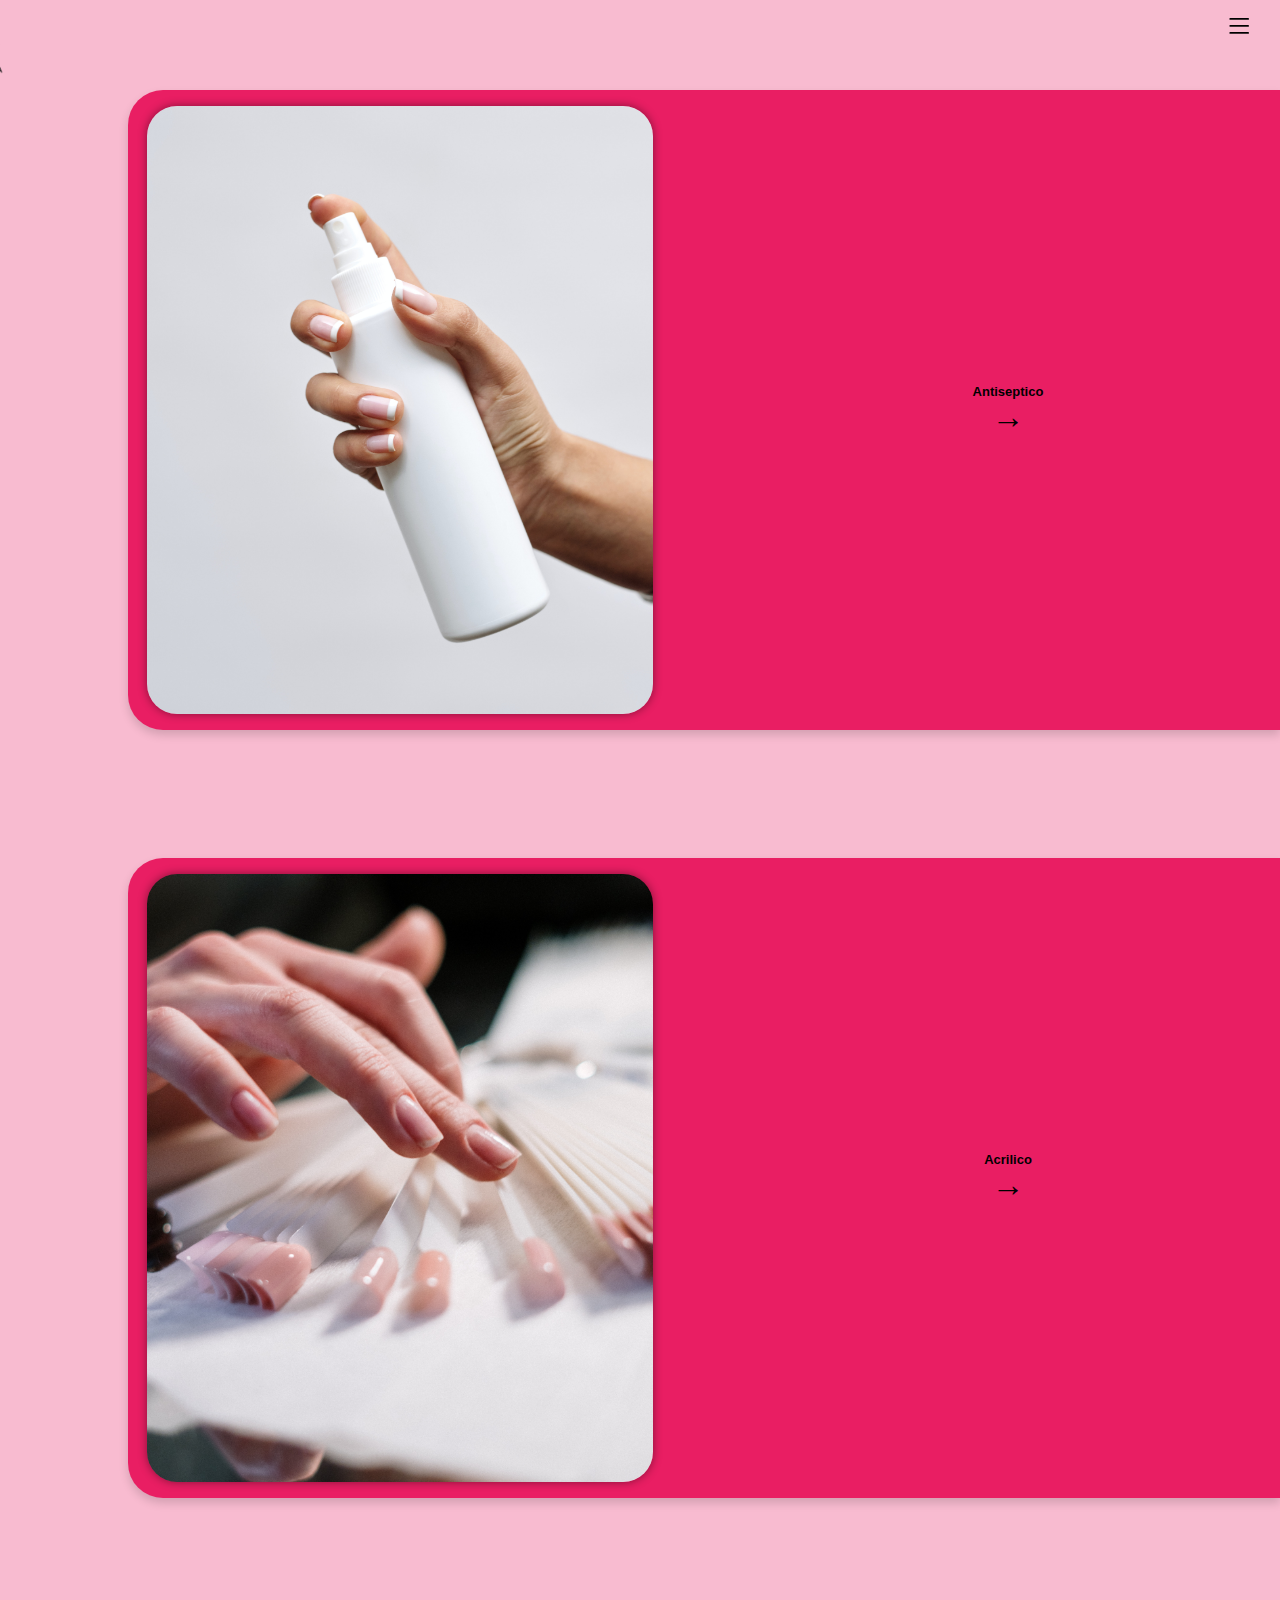
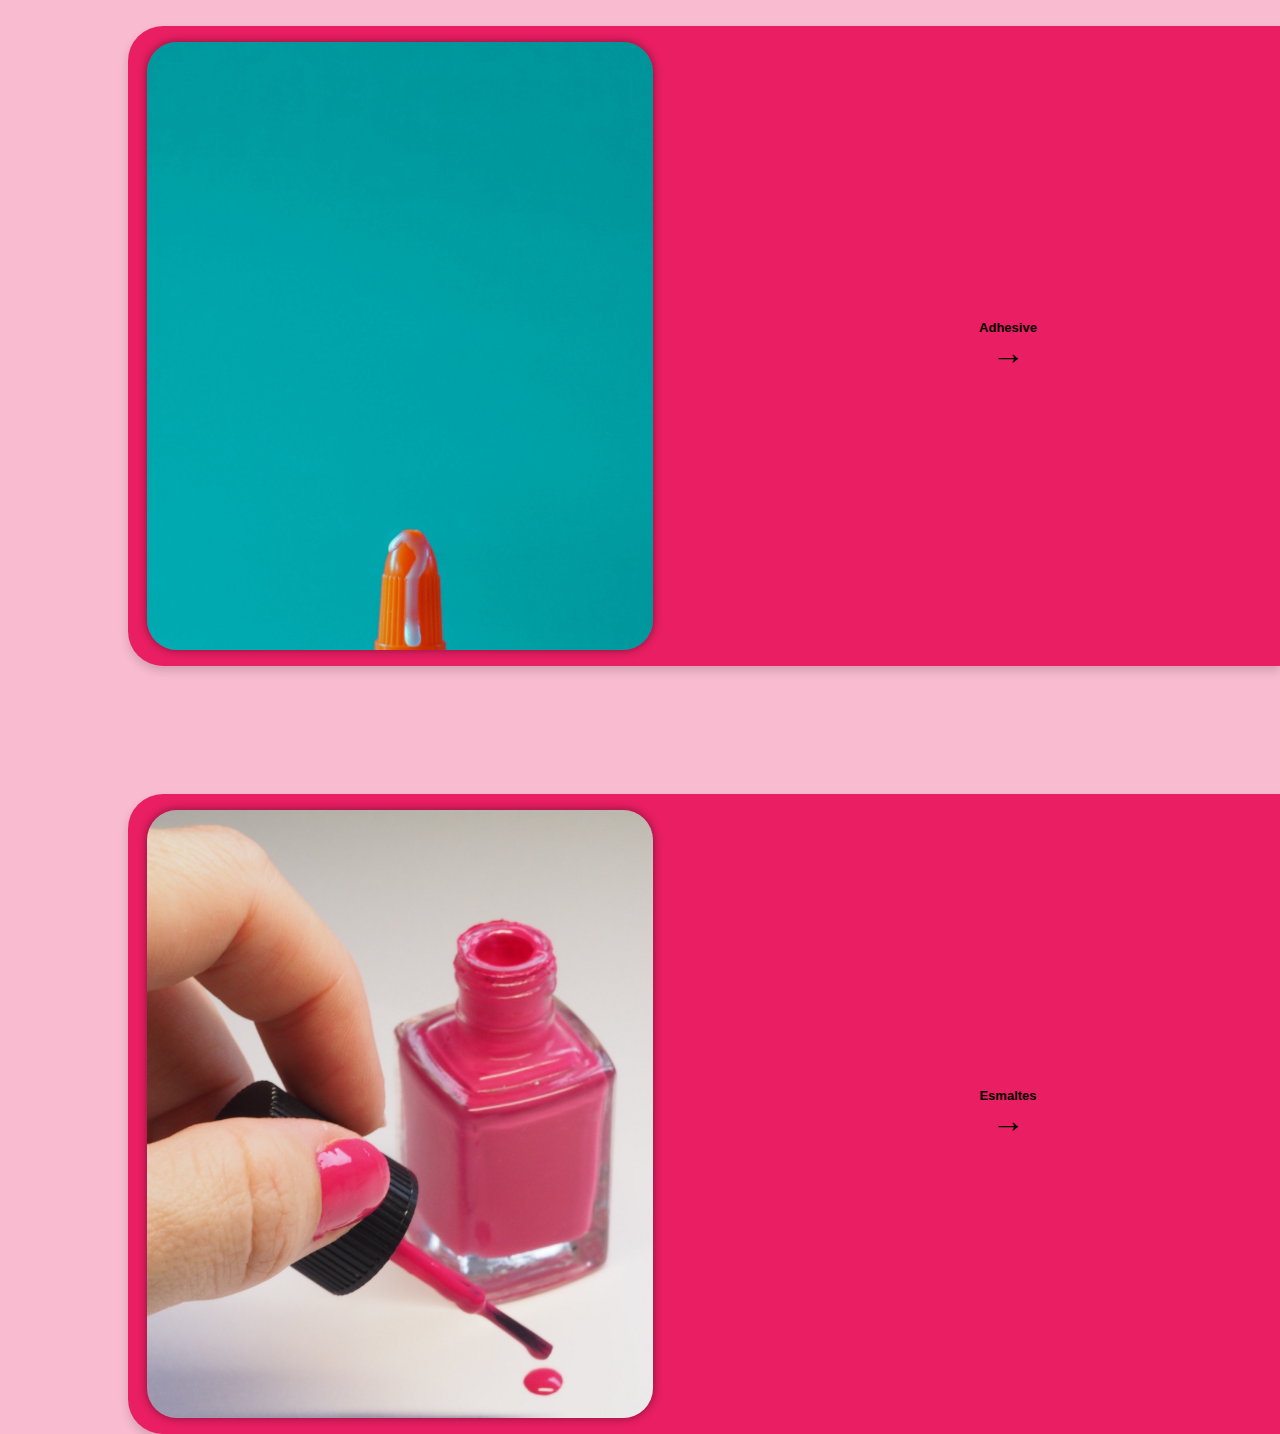
==== index.html @ 2f38123e "telefono 1.3.2" ====
<!DOCTYPE html>
<html lang="en">

<head>
    <meta charset="UTF-8">
    <meta http-equiv="X-UA-Compatible" content="IE=edge">
    <meta name="viewport" content="width=device-width, initial-scale=1.0">
    <title>Alondra</title>
    <link rel="stylesheet" href="./app/assets/index.css">
    <link rel="stylesheet" href="https://cdn.jsdelivr.net/npm/bootstrap-icons@1.3.0/font/bootstrap-icons.css">
</head>

<body>
    <header id="header">
        <a href="#/">
            <img src="./app/assets/completologo.png" alt="logo">
        </a>
        <i class="bi bi-list" id="menu"></i>
        <nav class="container">
            <i class="bi bi-x" id="close"></i>
            <ul class="container">
                <li>
                    <form class="search-form">
                        <input type="search" placeholder="Buscar..." name="search" autocomplete="off">
                    </form>
                </li>
                <li>
                    <a href="#/">Home</a>
                </li>
                <li>
                    <a href="#/contacto">Contacto</a>
                </li>
                <li>
                    <a href="#/preguntas">Soporte</a>
                </li>
            </ul>
        </nav>
    </header>
    <main id="root">
    </main>
    <script src="./index.js" type="module"></script>
</body>

</html>
---- app/assets/index.css ----
:root{
    --letter-color: #251B37;
    --dark-color: #e91e63;
    --light-color: #f8bbd0;
}
*{
    margin: 0;
    padding: 0;
    box-sizing: border-box;
    font-family: sans-serif;
    font-size: 13px;
    /* border: 1px solid black; */
}
body{
    overflow-x: hidden;
    /*AQUI CAMBIE EL COLOR ffecefce*/
    background-color: var(--light-color);
}
/* GENERALES */
.container, div.categories div{
    display: flex;
    flex-direction: column;
    justify-content: center;
    align-items: center;
}
/* Header */
#header{ 
    width: 100%;
    height: 10vh;
    z-index: 10;
    position: sticky;
    top: 0;
}
#header i{
    position: absolute;
    right: 2%;
    top: 10px;
    font-size: 2.2rem;
}
#header img{
    height: 9vh;
    position: absolute;
    left: -7%;
    z-index: 1;
}
#header nav{
    background-color: var(--dark-color);
    width: 100vw;
    height: 100vh;
    position: fixed;
    right: -120%;
    transition: translate .5s ;
}
#header nav input{
    padding: .5rem;
    padding-left: 1.5rem;
    background-color: #fdfdfd;
    border: none;
    border-radius: 20px;
}
nav ul{
    gap: 5vh;
    list-style: none;
}
nav ul a{
    text-decoration: none;
    font-size: 1.5rem;
    color: #000;
}
nav.visible{
    translate: -120% 0;
}
/* MAIN */
#root{
    display: grid;
    gap: 5%;
}
/* Categories*/
a.categories{
    text-decoration: none;
    color: #000;
}
div.categories{
    overflow: hidden;
    position: relative;
    left: 10%;
    width: 90%;
    /*AQUI CAMBIE EL COLOR FFCACA #ffe0e4*/
    background-color: var(--dark-color);
    height: 50vw;
    border-radius: 35px 0 0 35px;
    display: grid;
    grid-template-columns: 1fr 1fr;
    grid-template-rows: 50vw;
    column-gap: 5vw;
    place-items: center;
    box-shadow: 0 5px 10px rgba(0, 0, 0, 0.148);
}
div.categories div{
    height: 100%;
    width: 100%;
}
div.categories img{
    height: 95%;
    width: 93%;
    border-radius: 30px;
    object-fit: cover;
    box-shadow: 0 0 10px rgba(0, 0, 0, 0.441);
}
div.categories p{
    font-size: 2.5rem;
}
/* productos */
a.productos{
    text-decoration: none;
}
div.productos{
    background-color: var(--dark-color);
    width: 90%;
    height: 45vw;
    border-radius: 20px;
    margin: auto;
    display: grid;
    grid-template-columns: 50% 50%;
    grid-template-rows: 45vw;
    place-items: center;
    box-shadow: 0 0 10px rgba(0, 0, 0, 0.196);
}
div.productos img{
    width: 90%;
    height: 90%;
    object-fit: cover;
    border-radius: 20px;
}
div.productos div{
    justify-self: start;
    width: 96%;
    height: 90%;
    overflow: hidden;
    display: grid;
    grid-template-columns: 70% 30%;
    grid-template-rows: auto 90%;
    row-gap: 5%;
    color: #000;
}
div.productos .name{
    font-size: 1rem;
    place-self: start;
}
div.productos .precio{
    justify-self: end;
    align-self: start;
    font-size: 1rem;
}
div.productos .details{
    width: 100%;
    font-size: .8rem;
    grid-area: 2/1/3/3;
} 

/* Details */
section.details{
    position: relative;
    top: -10vh;
    gap: 10vh;
}
div.details img{
    width: 100vw;
    border-radius: 0 0 30px 30px;
    margin-bottom: 2vh;
    box-shadow: 0 0 20px rgba(0, 0, 0, 0.192);
}
div.details div{
    width: 90%;
    margin: auto;
    display: grid;
    grid-template-columns: 70% 30%;
    color: #251B37;
    row-gap: 10%;
}
div.details h2{
    font-size: 1.9rem;
}
div.details h3{
    justify-self: end;
    font-size: 1.5rem;
}
div.details p{
    font-size: 1rem;
    text-align: justify;
    hyphens: auto;
    width: 100%;
    grid-area: 2/1/3/3;
}
/*Carousel*/
div.carousel{
    display: grid;
    gap: 2vh;
}
div.carousel > h4{
    text-align: center;
}
/* CONTACTO */
#contacto{
    gap: 5vh;
}
#contacto h3{
    font-size: 1.3rem;
    text-align: center;
}
#contacto>div{
    width: 90vw;
    border: 1px solid black;
    border-radius: 10px;
    padding: 2rem 0 ;
}
#contacto h4{
    text-align: center;
    font-size: 1.5rem;
    padding: .5rem;
    background-color: rgb(248, 174, 78);
    color: #fff;
    margin-bottom: 1.5rem;
}
#contacto ul{
    gap: .7rem;
}
#contacto li{
    display: flex;
    width: 90%;
    gap: 5%;
    align-items: center;
}
#contacto li.container{
    flex-direction: row;
    justify-content: space-evenly;
    margin-top: 1rem;
}
li a .bi{
    font-size: 1.5rem;
    color: #000;
}
/* Preguntas frecuentes */
#soporte{
    display: grid;
    gap: 4vh;
    place-items: center;
}
#preguntasFrecuentes{
    place-self: center;
    font-size: 1.5rem;
}
details {
    position: relative;
    width: 90vw;
    place-self: center;
   color: #000;
}
details[open] {
    z-index: 1;
}
summary {
    padding: 0.5rem 1rem;
    cursor: pointer;
    background-color: var(--dark-color);
    list-style: none;
    /* box-shadow: 0 0 10px rgba(0, 0, 0, 0.121); */
    border-radius: 10px;
    font-size: 1rem;
    text-align: left;
    color: #000;
}
summary::before {
    content: '';
    display: inline-block;
    position: relative;
    bottom: 5px;
    right: -98%;
    width: 2vw;
    height: 2vw;
    border-bottom: 1px solid currentColor;
    border-left: 1px solid currentColor;
    transform: rotate(-45deg) translate(-25%, 0%);
    transform-origin: center center;
    transition: transform ease-in-out 100ms
}
details p{
    padding: 1rem;
}
@media (min-width: 319px) and (max-width: 359px) {
    *{
        font-size: 14px;
    }
}
@media (min-width: 360px) and (max-width: 500px) {
    *{
        font-size: 16px;
    }
}
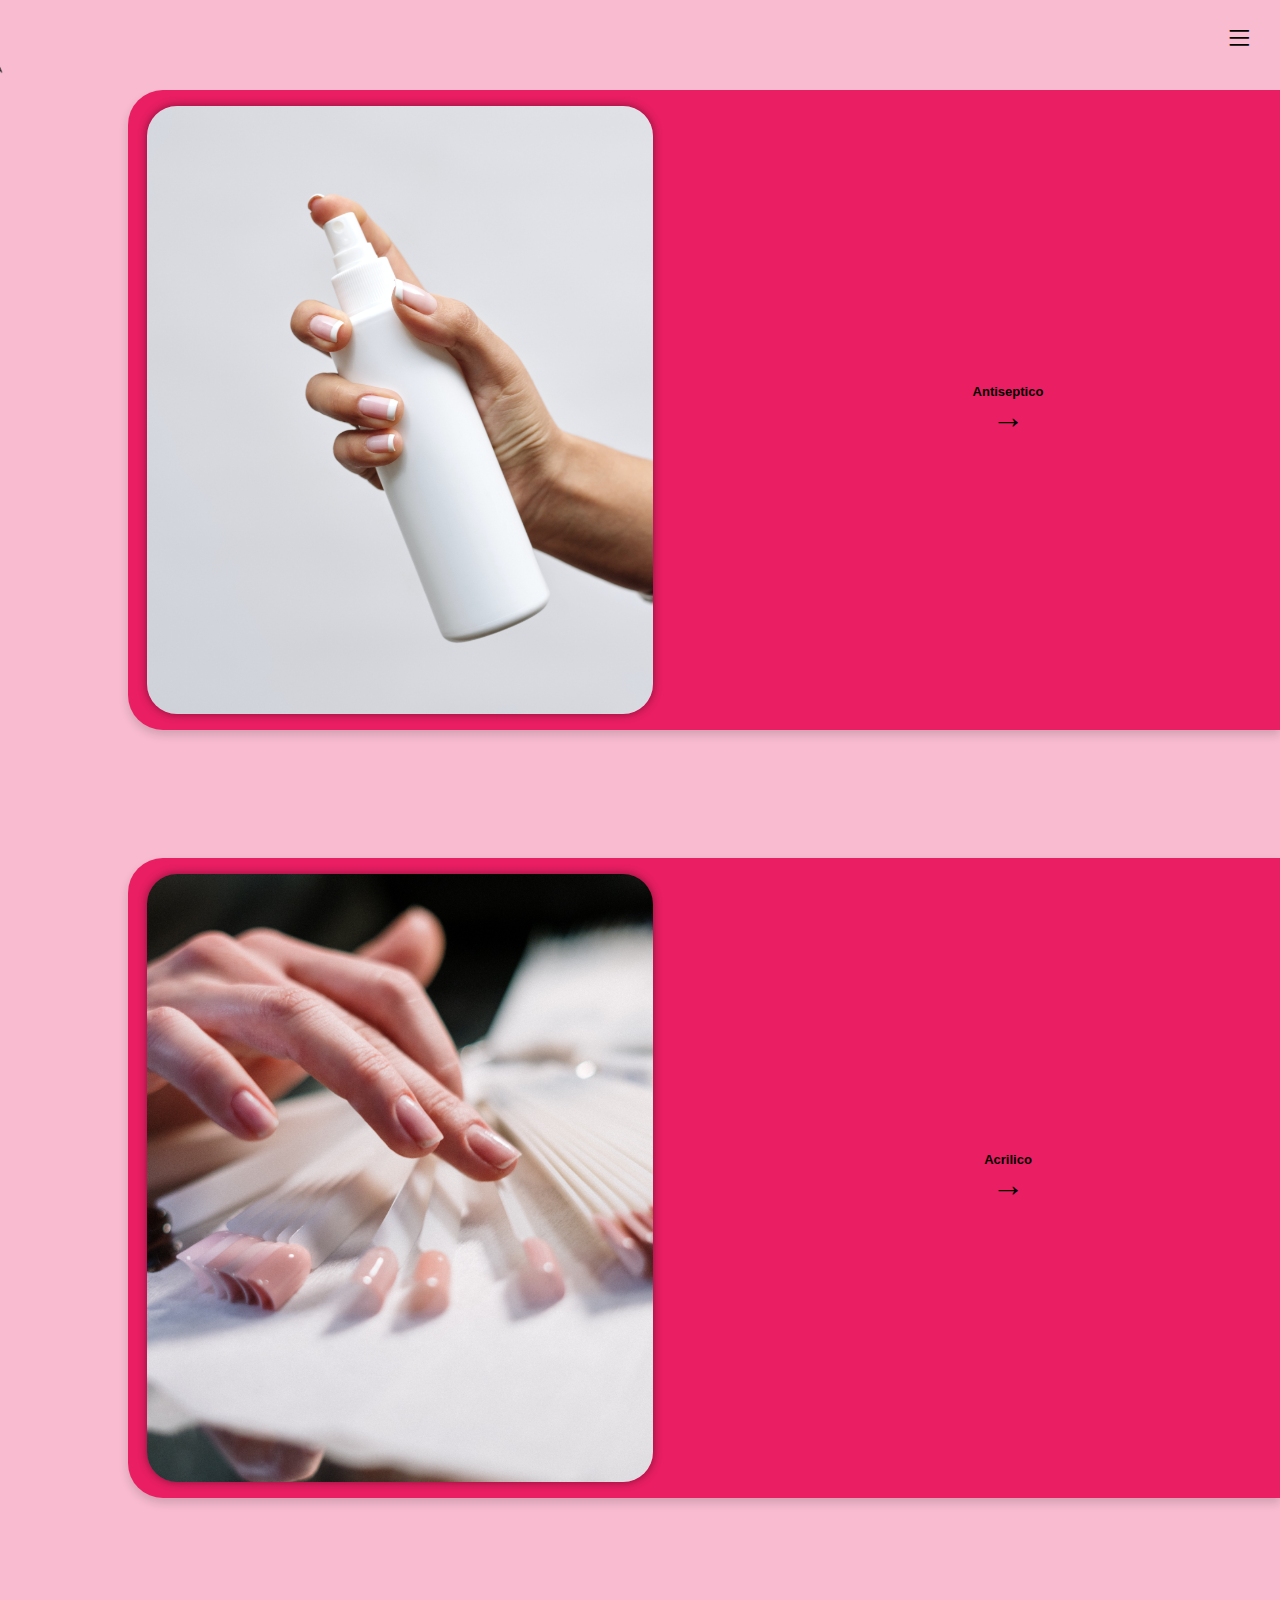
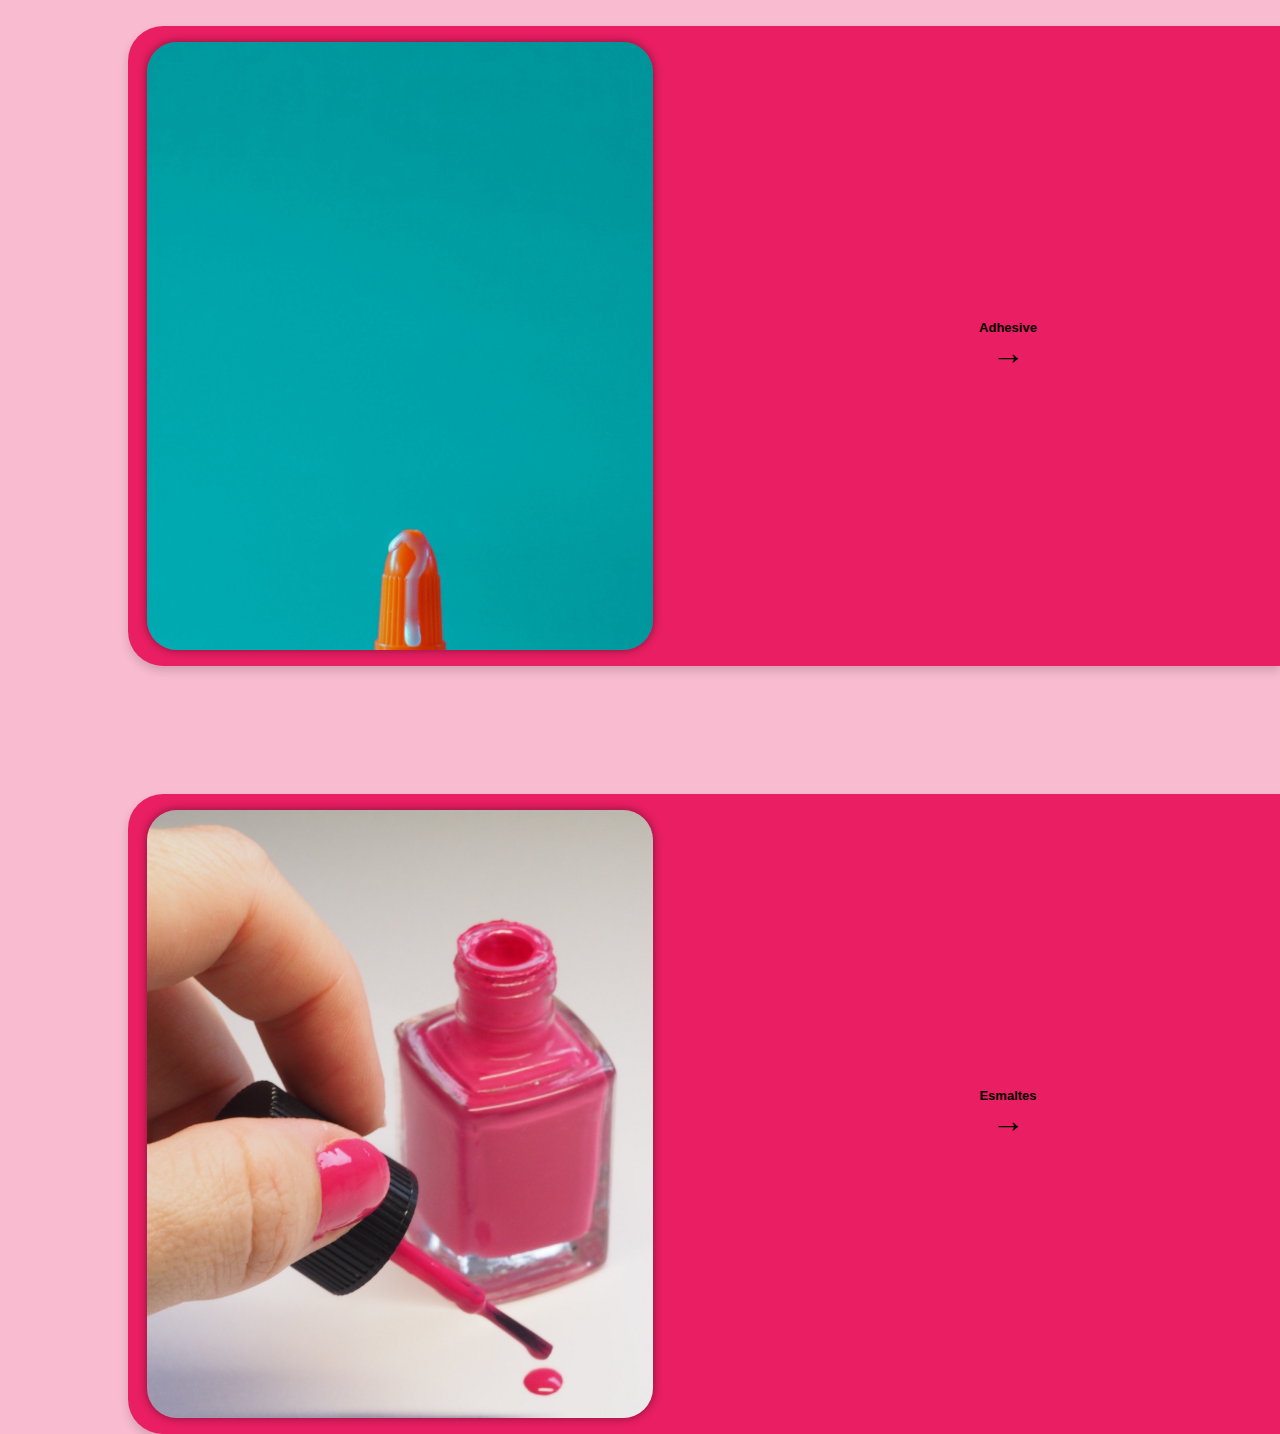
==== commit 71befe51: "telefono 1.3.4" ====
--- a/index.html
+++ b/index.html
@@ -18,12 +18,15 @@
         <i class="bi bi-list" id="menu"></i>
         <nav class="container">
             <i class="bi bi-x" id="close"></i>
+            <div class="container">
+                <a href="#/">
+                    <img src="./app/assets/completologo.png" alt="logo">
+                </a>
+                <form class="search-form">
+                    <input type="search" placeholder="Buscar..." name="search" autocomplete="off">
+                </form>
+            </div>
             <ul class="container">
-                <li>
-                    <form class="search-form">
-                        <input type="search" placeholder="Buscar..." name="search" autocomplete="off">
-                    </form>
-                </li>
                 <li>
                     <a href="#/">Home</a>
                 </li>
@@ -36,6 +39,7 @@
             </ul>
         </nav>
     </header>
+
     <main id="root">
     </main>
     <script src="./index.js" type="module"></script>
--- a/app/assets/index.css
+++ b/app/assets/index.css
@@ -34,14 +34,13 @@
 #header i{
     position: absolute;
     right: 2%;
-    top: 10px;
+    top: 2.5vh;
     font-size: 2.2rem;
 }
-#header img{
+#header > a > img{
     height: 9vh;
     position: absolute;
     left: -7%;
-    z-index: 1;
 }
 #header nav{
     background-color: var(--dark-color);
@@ -49,7 +48,12 @@
     height: 100vh;
     position: fixed;
     right: -120%;
+    justify-content: flex-start;
+    gap: 10vh;
     transition: translate .5s ;
+}
+#header > nav  img{
+    height: 20vh;
 }
 #header nav input{
     padding: .5rem;
@@ -59,12 +63,14 @@
     border-radius: 20px;
 }
 nav ul{
-    gap: 5vh;
+    gap: 8vh;
     list-style: none;
+    justify-content: space-evenly;
 }
 nav ul a{
     text-decoration: none;
-    font-size: 1.5rem;
+    font-size: 2rem;
+    font-weight: 500;
     color: #000;
 }
 nav.visible{
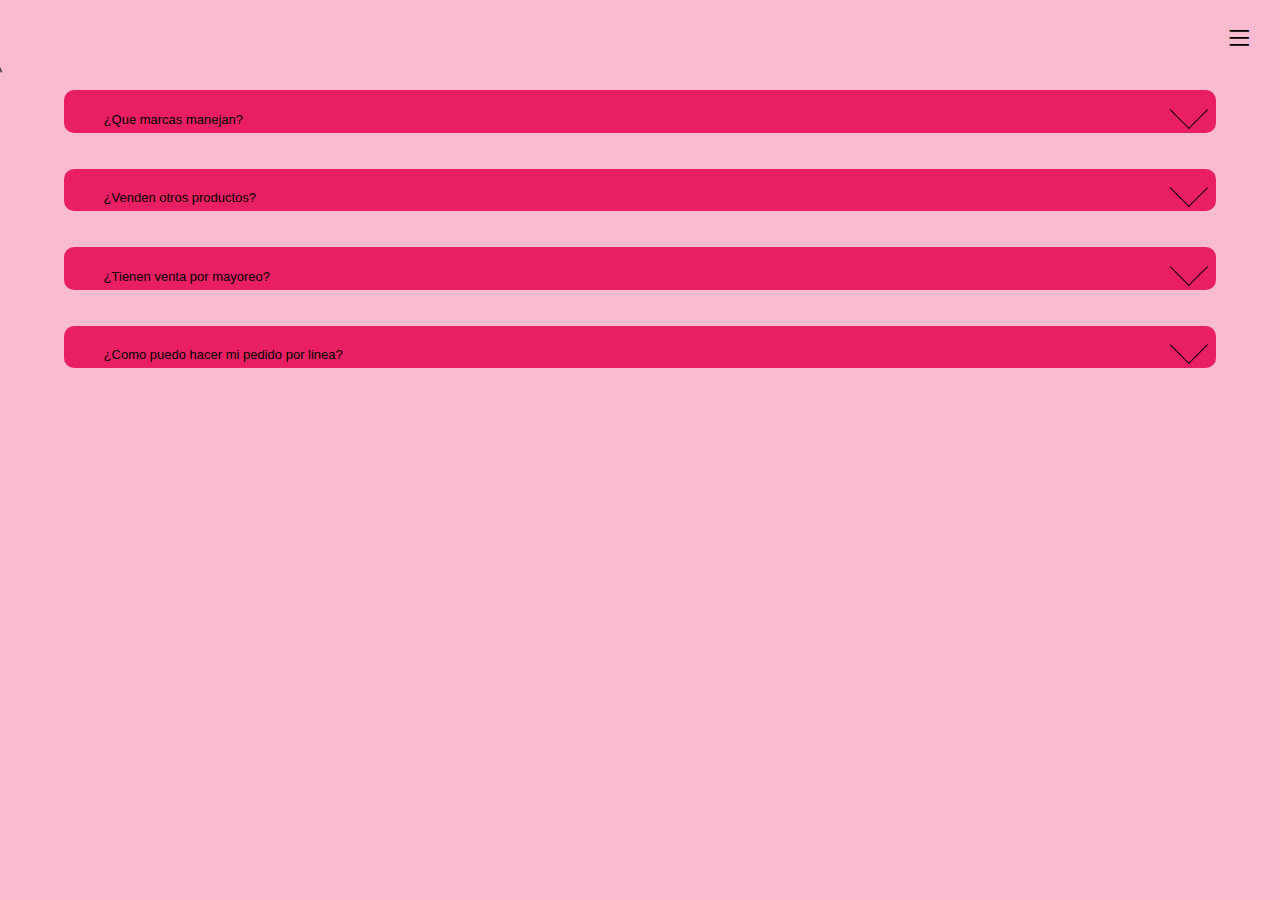
==== commit d0d2f908: "telefono version 1.4.2" ====
--- a/index.html
+++ b/index.html
@@ -1,6 +1,5 @@
 <!DOCTYPE html>
 <html lang="en">
-
 <head>
     <meta charset="UTF-8">
     <meta http-equiv="X-UA-Compatible" content="IE=edge">
@@ -9,17 +8,16 @@
     <link rel="stylesheet" href="./app/assets/index.css">
     <link rel="stylesheet" href="https://cdn.jsdelivr.net/npm/bootstrap-icons@1.3.0/font/bootstrap-icons.css">
 </head>
-
 <body>
     <header id="header">
-        <a href="#/">
+        <a href="#header">
             <img src="./app/assets/completologo.png" alt="logo">
         </a>
         <i class="bi bi-list" id="menu"></i>
         <nav class="container">
             <i class="bi bi-x" id="close"></i>
             <div class="container">
-                <a href="#/">
+                <a href="#header">
                     <img src="./app/assets/completologo.png" alt="logo">
                 </a>
                 <form class="search-form">
@@ -28,21 +26,33 @@
             </div>
             <ul class="container">
                 <li>
-                    <a href="#/">Home</a>
+                    <a href="#header">Home</a>
                 </li>
                 <li>
-                    <a href="#/contacto">Contacto</a>
+                    <a href="catalogo.html#/catalogo">Catalogo</a>
                 </li>
                 <li>
-                    <a href="#/preguntas">Soporte</a>
+                    <a href="catalogo.html#/contacto">Contacto</a>
                 </li>
             </ul>
         </nav>
     </header>
-
-    <main id="root">
-    </main>
+    <div id="soporte"> <details>
+        <summary>¿Que marcas manejan?</summary>
+        <p>Alondra Nails, Wapizima, Studio Nails, Fantasy Nails, MC, Organic, Gel Prof, Dusse, etc...</p>
+    </details>
+    <details>
+        <summary>¿Venden otros productos?</summary>
+        <p>En el segundo piso de Sucursal Aragon hay venta de material para extensiones de pestañas, barber, extenciones de cabello y pelucas</p>
+    </details>
+    <details>
+        <summary>¿Tienen venta por mayoreo?</summary>
+        <p>En ambas sucursales manejamos venta por mayoreo y menudeo, ademas de descuentos en marcas a partir de cierta cantidad</p>
+    </details>
+    <details>
+        <summary>¿Como puedo hacer mi pedido por linea?</summary>
+        <p>Solo tienes que enviar un mensaje al numero 5546177684 y se te comunicara con una asesora de ventas</p>
+    </details></div>
     <script src="./index.js" type="module"></script>
 </body>
-
 </html>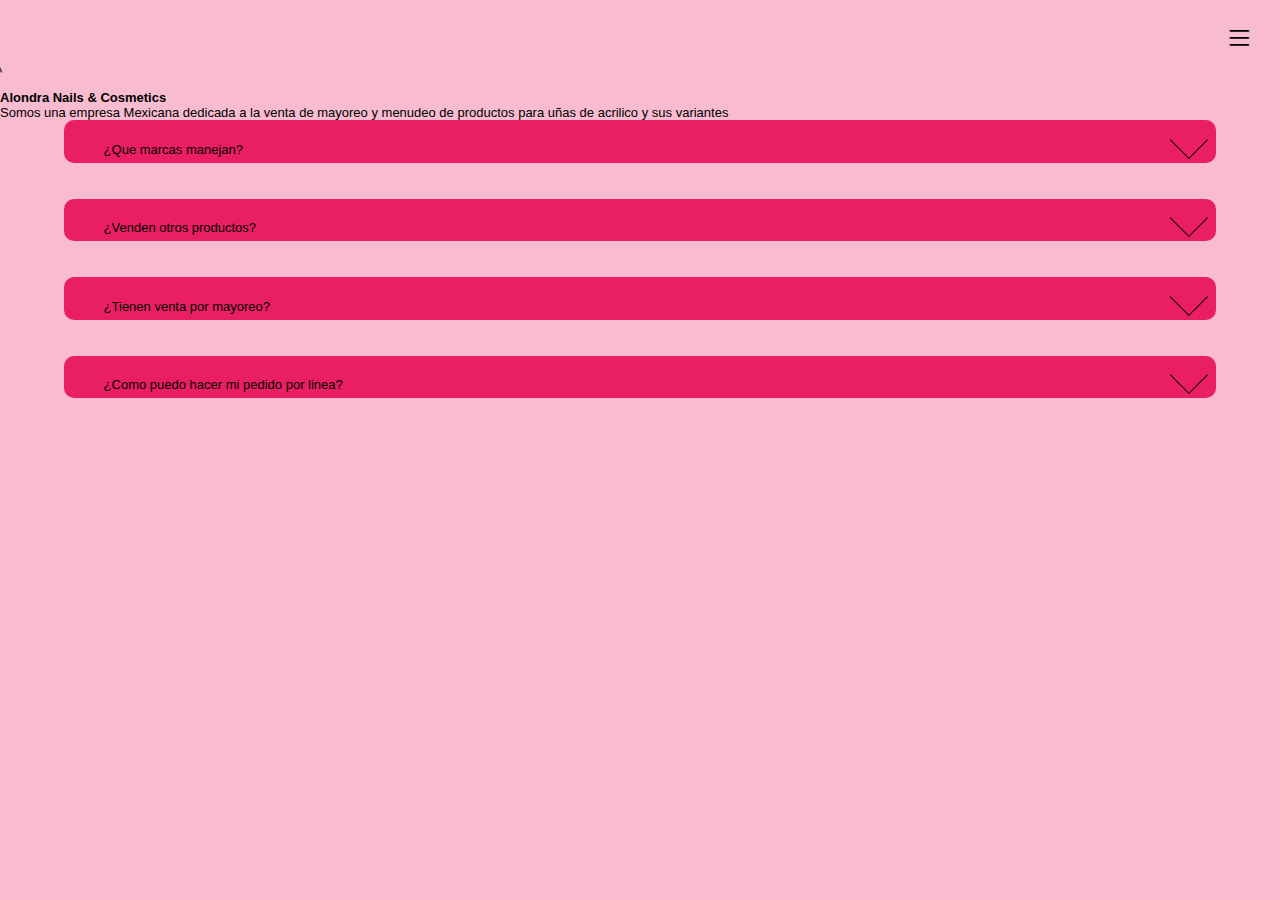
==== commit 04a0dbec: "telefono version 1.4.3" ====
--- a/index.html
+++ b/index.html
@@ -37,6 +37,11 @@
             </ul>
         </nav>
     </header>
+    <main>
+        <h1>Alondra Nails & Cosmetics</h1>
+        <p>Somos una empresa Mexicana dedicada a la venta de mayoreo y menudeo de productos para uñas de acrilico y sus variantes</p>
+        
+    </main>
     <div id="soporte"> <details>
         <summary>¿Que marcas manejan?</summary>
         <p>Alondra Nails, Wapizima, Studio Nails, Fantasy Nails, MC, Organic, Gel Prof, Dusse, etc...</p>
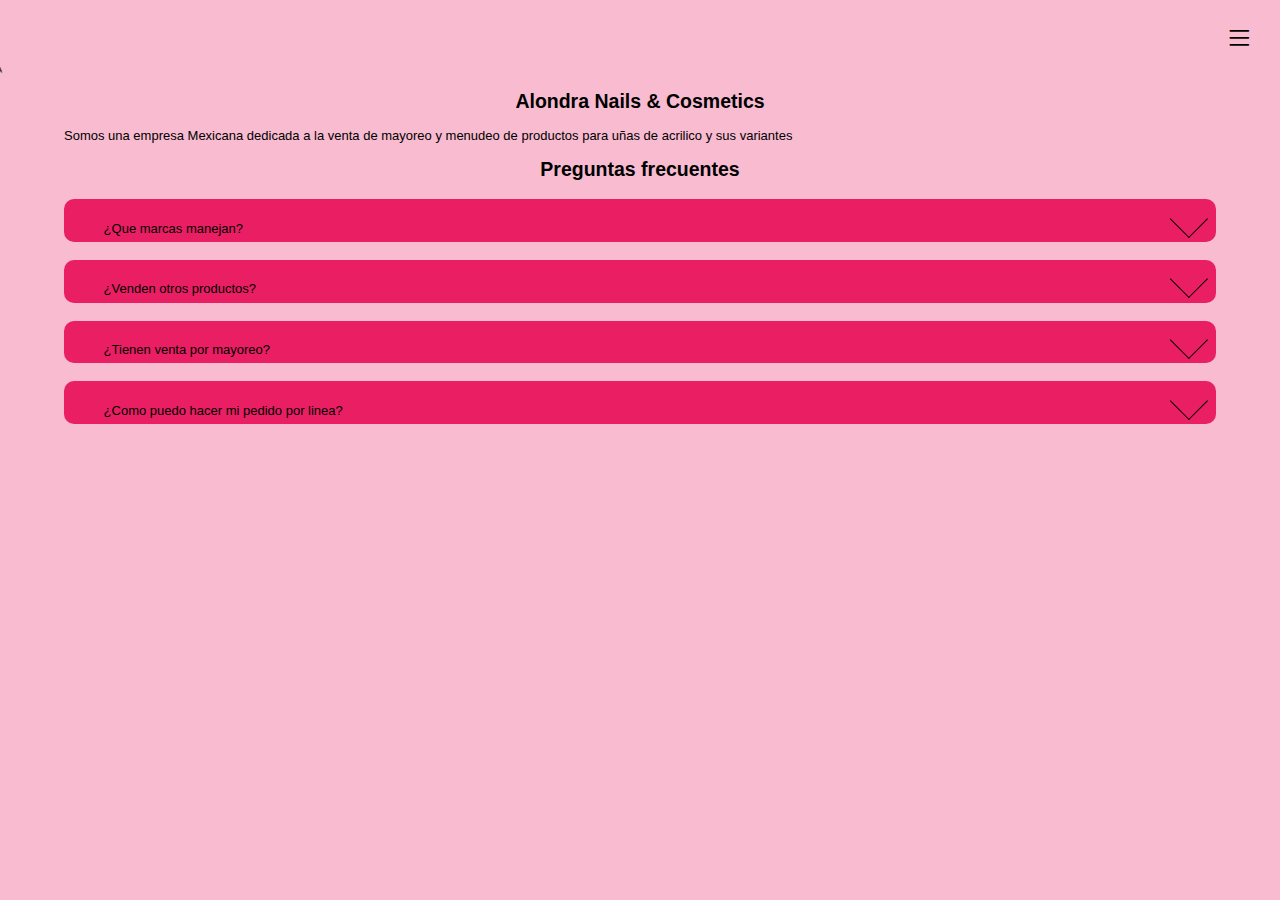
==== commit 06c806af: "telefono 1.4.5" ====
--- a/index.html
+++ b/index.html
@@ -26,38 +26,40 @@
             </div>
             <ul class="container">
                 <li>
-                    <a href="#header">Home</a>
+                    <a href="#header">HOME</a>
                 </li>
                 <li>
-                    <a href="catalogo.html#/catalogo">Catalogo</a>
+                    <a href="catalogo.html#/catalogo">CATALOGO</a>
                 </li>
                 <li>
-                    <a href="catalogo.html#/contacto">Contacto</a>
+                    <a href="catalogo.html#/contacto">CONTACTO</a>
                 </li>
             </ul>
         </nav>
     </header>
-    <main>
+    <main id="root">
         <h1>Alondra Nails & Cosmetics</h1>
         <p>Somos una empresa Mexicana dedicada a la venta de mayoreo y menudeo de productos para uñas de acrilico y sus variantes</p>
-        
+         
+
+        <div id="soporte"> 
+            <h2>Preguntas frecuentes</h2><details>
+            <summary>¿Que marcas manejan?</summary>
+            <p>Alondra Nails, Wapizima, Studio Nails, Fantasy Nails, MC, Organic, Gel Prof, Dusse, etc...</p>
+        </details>
+        <details>
+            <summary>¿Venden otros productos?</summary>
+            <p>En el segundo piso de Sucursal Aragon hay venta de material para extensiones de pestañas, barber, extenciones de cabello y pelucas</p>
+        </details>
+        <details>
+            <summary>¿Tienen venta por mayoreo?</summary>
+            <p>En ambas sucursales manejamos venta por mayoreo y menudeo, ademas de descuentos en marcas a partir de cierta cantidad</p>
+        </details>
+        <details>
+            <summary>¿Como puedo hacer mi pedido por linea?</summary>
+            <p>Solo tienes que enviar un mensaje al numero 5546177684 y se te comunicara con una asesora de ventas</p>
+        </details></div>
     </main>
-    <div id="soporte"> <details>
-        <summary>¿Que marcas manejan?</summary>
-        <p>Alondra Nails, Wapizima, Studio Nails, Fantasy Nails, MC, Organic, Gel Prof, Dusse, etc...</p>
-    </details>
-    <details>
-        <summary>¿Venden otros productos?</summary>
-        <p>En el segundo piso de Sucursal Aragon hay venta de material para extensiones de pestañas, barber, extenciones de cabello y pelucas</p>
-    </details>
-    <details>
-        <summary>¿Tienen venta por mayoreo?</summary>
-        <p>En ambas sucursales manejamos venta por mayoreo y menudeo, ademas de descuentos en marcas a partir de cierta cantidad</p>
-    </details>
-    <details>
-        <summary>¿Como puedo hacer mi pedido por linea?</summary>
-        <p>Solo tienes que enviar un mensaje al numero 5546177684 y se te comunicara con una asesora de ventas</p>
-    </details></div>
     <script src="./index.js" type="module"></script>
 </body>
 </html>--- a/app/assets/index.css
+++ b/app/assets/index.css
@@ -22,6 +22,14 @@
     flex-direction: column;
     justify-content: center;
     align-items: center;
+}
+h2, h1{
+    justify-self: center;
+    font-size: 1.5rem;
+}
+#root > p{
+    width: 90%;
+    justify-self: center;
 }
 /* Header */
 #header{ 
@@ -69,8 +77,8 @@
 }
 nav ul a{
     text-decoration: none;
-    font-size: 2rem;
-    font-weight: 500;
+    font-size: 1.8rem;
+    font-weight: 600;
     color: #000;
 }
 nav.visible{
@@ -249,7 +257,7 @@
 /* Preguntas frecuentes */
 #soporte{
     display: grid;
-    gap: 4vh;
+    gap: 2vh;
     place-items: center;
 }
 #preguntasFrecuentes{
@@ -263,7 +271,8 @@
    color: #000;
 }
 details[open] {
-    z-index: 1;
+    background-color: #e91e6273;
+    border-radius: 10px;
 }
 summary {
     padding: 0.5rem 1rem;
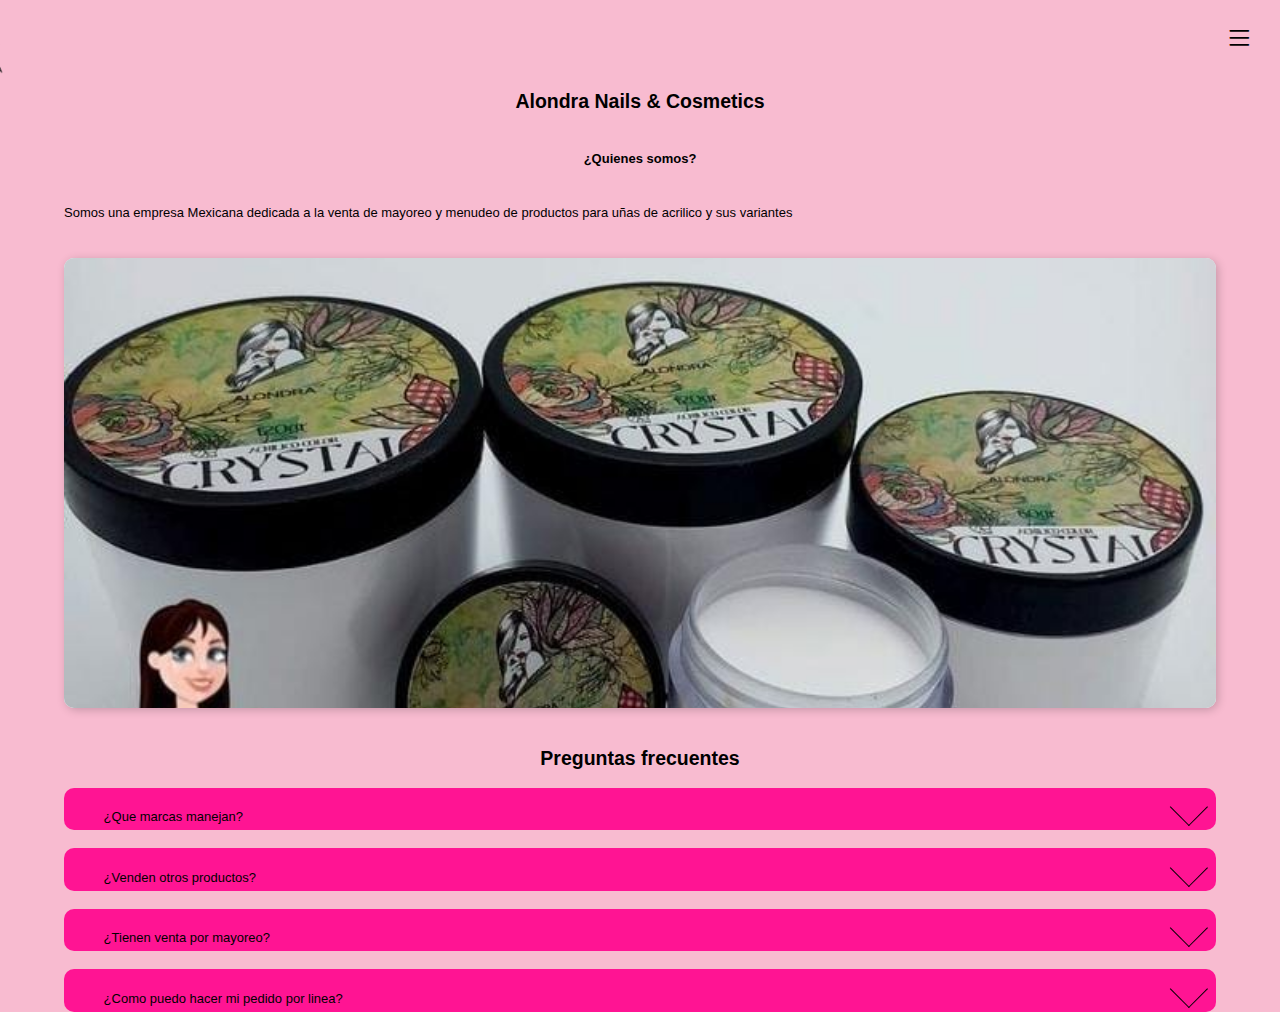
==== commit 63d69d8e: "telefono version 1.5.0" ====
--- a/index.html
+++ b/index.html
@@ -26,7 +26,7 @@
             </div>
             <ul class="container">
                 <li>
-                    <a href="#header">HOME</a>
+                    <a href="#header">ALONDRA</a>
                 </li>
                 <li>
                     <a href="catalogo.html#/catalogo">CATALOGO</a>
@@ -39,8 +39,9 @@
     </header>
     <main id="root">
         <h1>Alondra Nails & Cosmetics</h1>
+        <h6>¿Quienes somos?</h6>
         <p>Somos una empresa Mexicana dedicada a la venta de mayoreo y menudeo de productos para uñas de acrilico y sus variantes</p>
-         
+        <div id="carrouselInicio"></div>
 
         <div id="soporte"> 
             <h2>Preguntas frecuentes</h2><details>
--- a/app/assets/index.css
+++ b/app/assets/index.css
@@ -1,6 +1,6 @@
 :root{
     --letter-color: #251B37;
-    --dark-color: #e91e63;
+    --dark-color: deeppink;
     --light-color: #f8bbd0;
 }
 *{
@@ -27,9 +27,29 @@
     justify-self: center;
     font-size: 1.5rem;
 }
+/* INICIO */
+#carrouselInicio img{
+    position: absolute;
+    object-fit: cover;
+    width: 100%;
+    height: 100%;
+    top: 0;
+}
+#carrouselInicio{
+    position: relative;
+    width: 90vw;
+    justify-self: center;
+    overflow: hidden;
+    height: 50vh;
+    border-radius: 10px;
+    box-shadow: 2px 2px 10px rgba(0, 0, 0, 0.205);
+}
 #root > p{
     width: 90%;
     justify-self: center;
+}
+#root > h6{
+text-align: center;
 }
 /* Header */
 #header{ 
@@ -130,7 +150,7 @@
 }
 div.productos{
     background-color: var(--dark-color);
-    width: 90%;
+    width: 100%;
     height: 45vw;
     border-radius: 20px;
     margin: auto;
@@ -171,7 +191,6 @@
     font-size: .8rem;
     grid-area: 2/1/3/3;
 } 
-
 /* Details */
 section.details{
     position: relative;
@@ -194,6 +213,7 @@
 }
 div.details h2{
     font-size: 1.9rem;
+    justify-self: start;
 }
 div.details h3{
     justify-self: end;
@@ -232,9 +252,8 @@
     text-align: center;
     font-size: 1.5rem;
     padding: .5rem;
-    background-color: rgb(248, 174, 78);
-    color: #fff;
     margin-bottom: 1.5rem;
+    border-bottom: 1px solid #fa70a0;
 }
 #contacto ul{
     gap: .7rem;
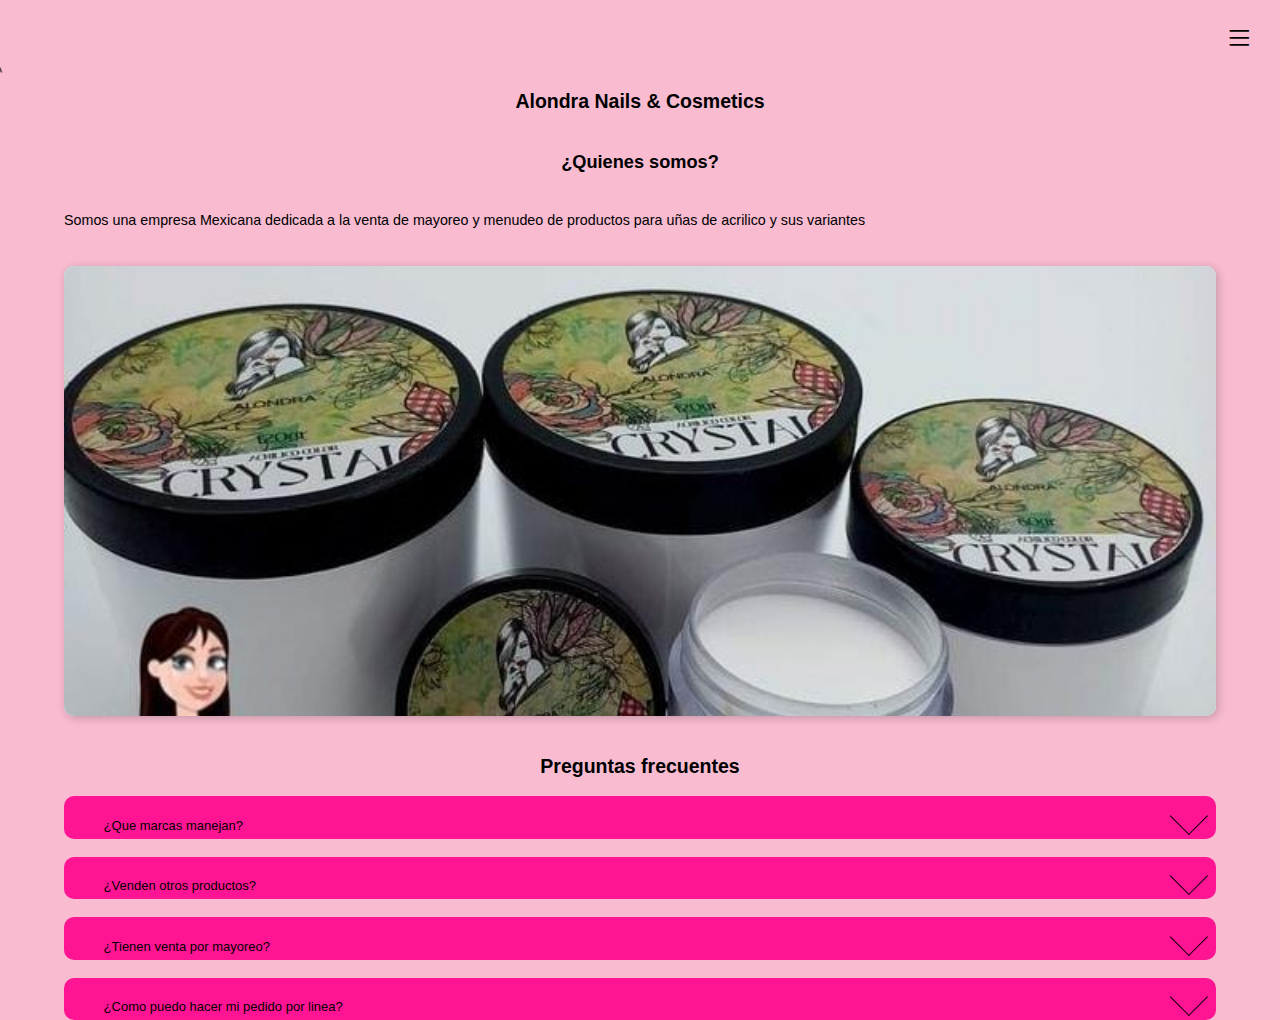
==== commit abcf6e4e: "telefono 1.5.2" ====
--- a/index.html
+++ b/index.html
@@ -10,7 +10,7 @@
 </head>
 <body>
     <header id="header">
-        <a href="#header">
+        <a href="catalogo.html">
             <img src="./app/assets/completologo.png" alt="logo">
         </a>
         <i class="bi bi-list" id="menu"></i>
@@ -37,7 +37,7 @@
             </ul>
         </nav>
     </header>
-    <main id="root">
+    <main id="main">
         <h1>Alondra Nails & Cosmetics</h1>
         <h6>¿Quienes somos?</h6>
         <p>Somos una empresa Mexicana dedicada a la venta de mayoreo y menudeo de productos para uñas de acrilico y sus variantes</p>
--- a/app/assets/index.css
+++ b/app/assets/index.css
@@ -44,12 +44,18 @@
     border-radius: 10px;
     box-shadow: 2px 2px 10px rgba(0, 0, 0, 0.205);
 }
-#root > p{
+#main > p{
     width: 90%;
     justify-self: center;
-}
-#root > h6{
+    font-size: 1.1rem;
+}
+#main > h6{
 text-align: center;
+font-size: 1.4rem;
+}
+#main{
+    display: grid;
+    gap: 5%;
 }
 /* Header */
 #header{ 
@@ -150,7 +156,7 @@
 }
 div.productos{
     background-color: var(--dark-color);
-    width: 100%;
+    width: 90%;
     height: 45vw;
     border-radius: 20px;
     margin: auto;
@@ -166,7 +172,7 @@
     object-fit: cover;
     border-radius: 20px;
 }
-div.productos div{
+div.productos > div{
     justify-self: start;
     width: 96%;
     height: 90%;
@@ -176,9 +182,10 @@
     grid-template-rows: auto 90%;
     row-gap: 5%;
     color: #000;
+    /* border: 1px solid black; */
 }
 div.productos .name{
-    font-size: 1rem;
+    font-size: 1.2rem;
     place-self: start;
 }
 div.productos .precio{
@@ -186,9 +193,9 @@
     align-self: start;
     font-size: 1rem;
 }
-div.productos .details{
-    width: 100%;
-    font-size: .8rem;
+div.productos .details p{
+    width: 100%;
+    font-size: 1rem;
     grid-area: 2/1/3/3;
 } 
 /* Details */
@@ -220,16 +227,19 @@
     font-size: 1.5rem;
 }
 div.details p{
-    font-size: 1rem;
-    text-align: justify;
-    hyphens: auto;
-    width: 100%;
-    grid-area: 2/1/3/3;
+    font-size: 1.2rem;
+    /* text-align: justify; */
+    font-family: Arial, Helvetica, sans-serif;
+    font-weight: 500;
+    /* hyphens: auto; */
+    width: 100%;
+    /* grid-area: 2/1/3/3; */
 }
 /*Carousel*/
 div.carousel{
     display: grid;
     gap: 2vh;
+    width: 100%; 
 }
 div.carousel > h4{
     text-align: center;
@@ -253,7 +263,7 @@
     font-size: 1.5rem;
     padding: .5rem;
     margin-bottom: 1.5rem;
-    border-bottom: 1px solid #fa70a0;
+    border-bottom: 1px solid #fa70a0 n;
 }
 #contacto ul{
     gap: .7rem;
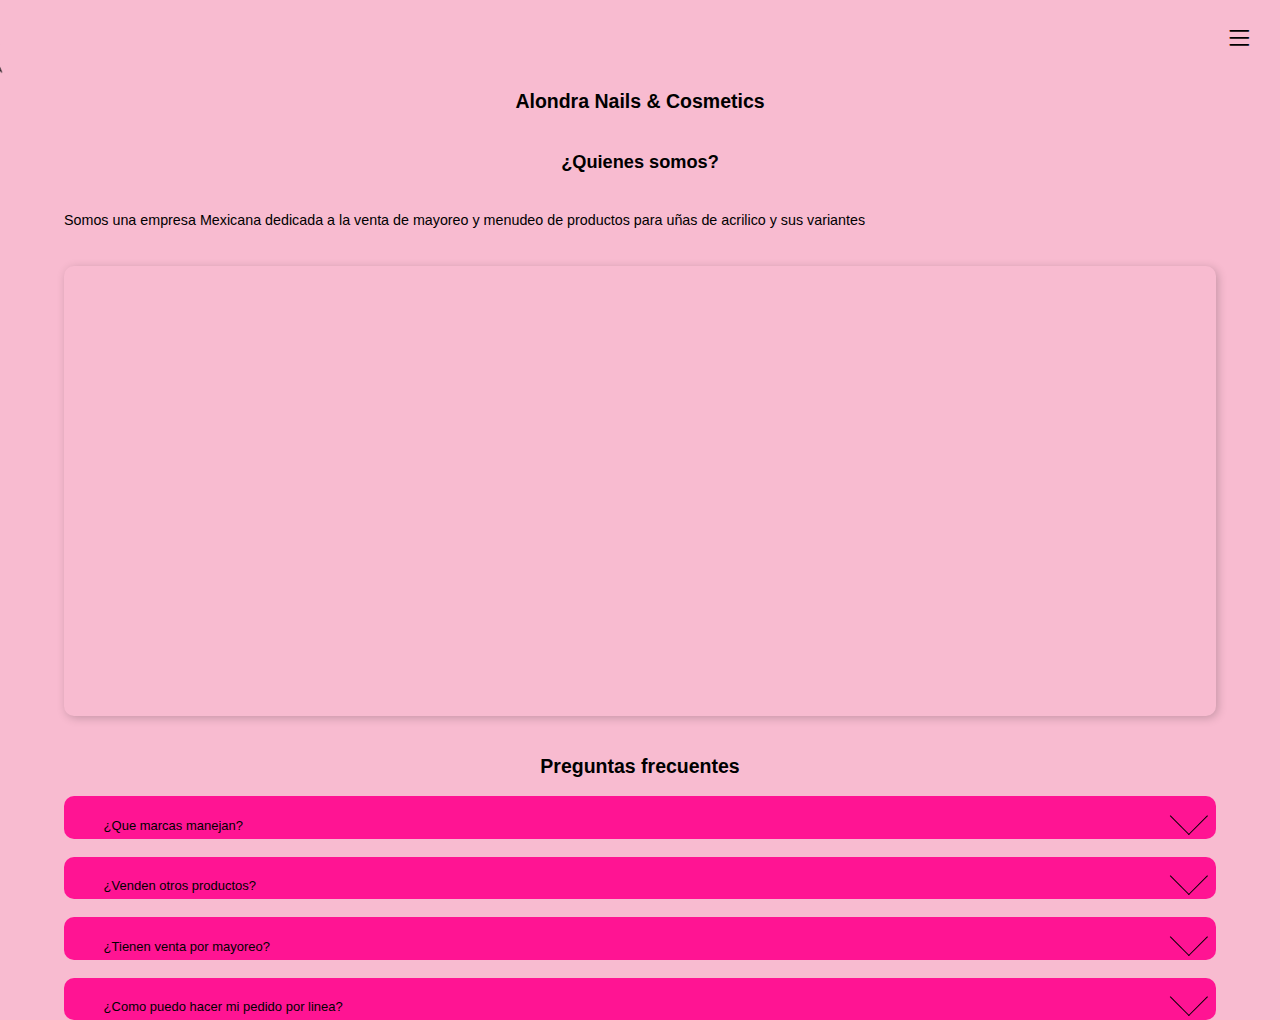
==== commit 3f1e7bb2: "version api 1.0.0" ====
--- a/index.html
+++ b/index.html
@@ -29,7 +29,7 @@
                     <a href="#header">ALONDRA</a>
                 </li>
                 <li>
-                    <a href="catalogo.html#/catalogo">CATALOGO</a>
+                    <a href="catalogo.html#/marcas">CATALOGO</a>
                 </li>
                 <li>
                     <a href="catalogo.html#/contacto">CONTACTO</a>
--- a/app/assets/index.css
+++ b/app/assets/index.css
@@ -113,7 +113,7 @@
 /* MAIN */
 #root{
     display: grid;
-    gap: 5%;
+    gap: 5vh;
 }
 /* Categories*/
 a.categories{
@@ -165,6 +165,7 @@
     grid-template-rows: 45vw;
     place-items: center;
     box-shadow: 0 0 10px rgba(0, 0, 0, 0.196);
+    position: relative;
 }
 div.productos img{
     width: 90%;
@@ -191,13 +192,30 @@
 div.productos .precio{
     justify-self: end;
     align-self: start;
-    font-size: 1rem;
+    font-size: 1.2rem;
 }
 div.productos .details p{
     width: 100%;
     font-size: 1rem;
     grid-area: 2/1/3/3;
 } 
+div.productos .bi{
+    position: absolute;
+    right: 2%;
+    bottom: -15%;
+    font-size: 2rem;
+    padding: .5rem;
+    border-radius: 60%;
+    color: #000;
+}
+div.productos .bi-heart-fill{
+    z-index: 1;
+    transform: scale(0%);
+}
+.bi-heart{
+    border: 1px solid black;
+    background-color: #fac6d8;
+}
 /* Details */
 section.details{
     position: relative;
